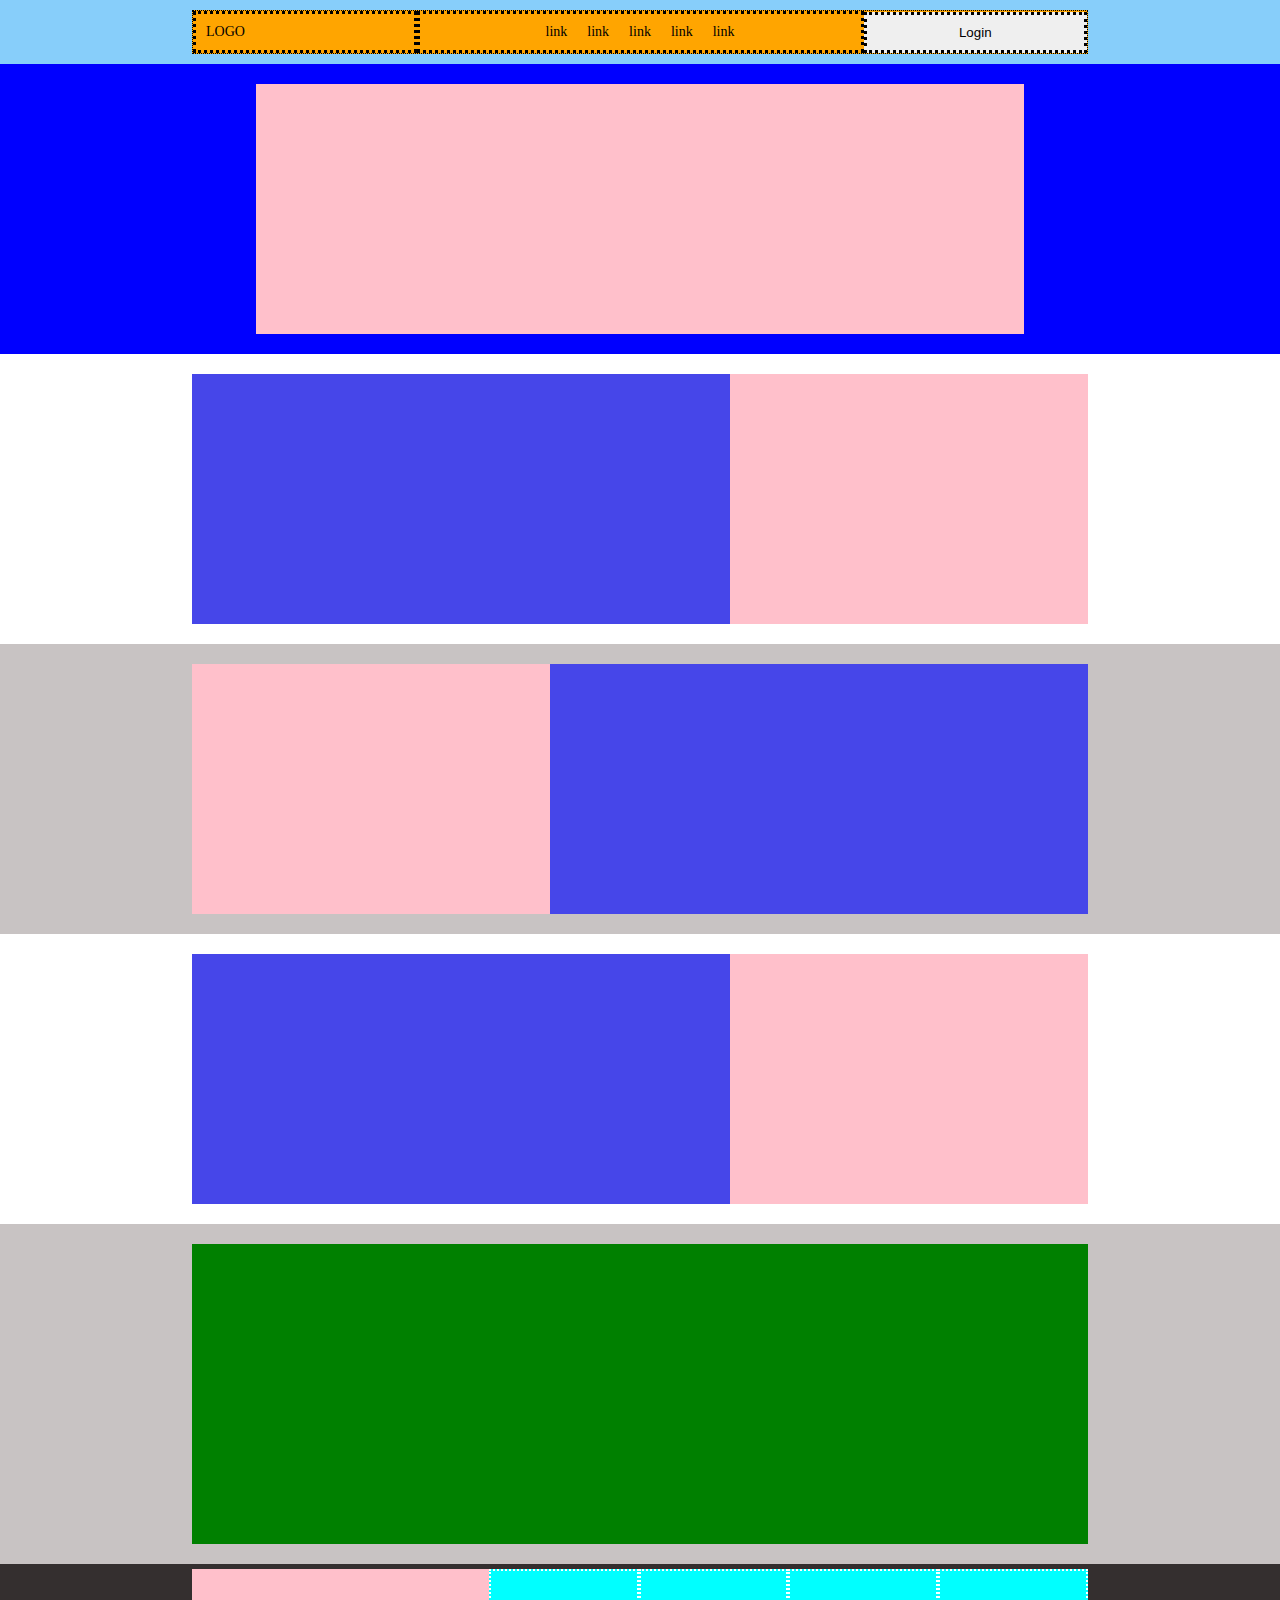
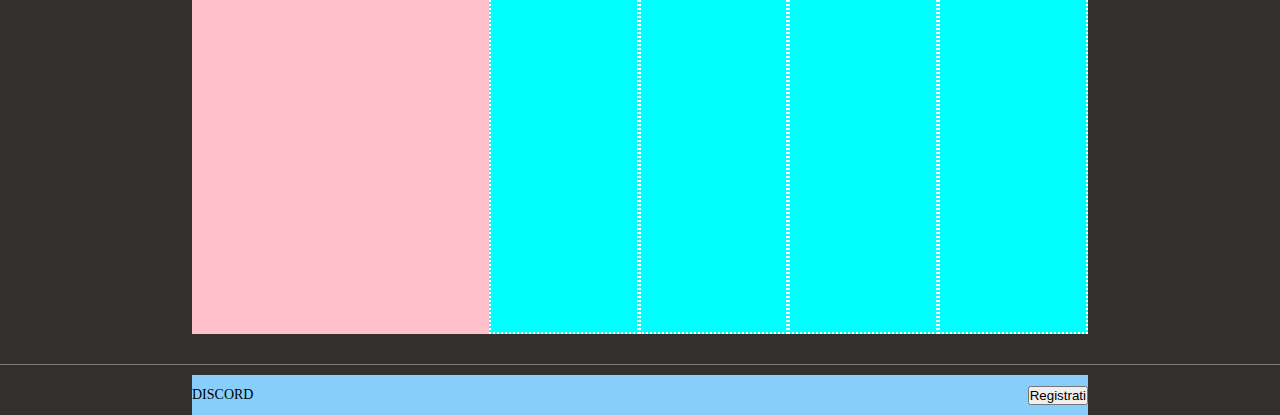
==== index.html @ c442497c "copia repository" ====
<!DOCTYPE html>
<html lang="en">
<head>
    <meta charset="UTF-8">
    <meta name="viewport" content="width=device-width, initial-scale=1.0">
    <link rel="stylesheet" href="css/style.css">
    <title>Discord</title>
</head>
<body>
    <!-- Inizio header -->
    <header>
        <nav>
            <div class="container-nav">
                <div class="logo-nav">
                    LOGO

                </div>
                <ul>
                    <li>link</li>
                    <li>link</li>
                    <li>link</li>
                    <li>link</li>
                    <li>link</li>
                </ul>

                <button>Login</button>

            </div>

        </nav>
        <!-- testo header -->
        <div class="main-header">
            <div class="text-header">

            </div>

        </div>

    </header>

    <!-- inizio main -->
    <main>

        <!-- prima sezione -->
    
        <section class="sezione1">
            <div class="container-section">
                <div class="img-main">
                
                  </div>
                  <div class="text-main">
                    
                  </div>
            </div>
          
        </section>
       <!-- seconda sezione -->
 
        <section class="sezione2">
         <div class="container-section">
            <div id="img-main2">
                
              </div>
              <div class="text-main">
                
              </div>
         </div>
        </section>   
          <!-- terza sezione -->
        <section class="sezione3">
            <div class="container-section">
                <div class="img-main">
                    
                  </div>
                  <div class="text-main">
                    
                  </div>
            </div>
        </section>

          <!-- quarta sezione -->
        <section class="sezione4">
            <div id="container-section4">
              
            </div>
        </section>
    </main>

    <!-- inizio footer -->
    <footer>
        <div class="container-footer">
           <div class="social"></div>
           <div class="list"></div>
           <div class="list"></div>
           <div class="list"></div>
           <div class="list"></div>
        </div>
        <div id="end">
            <div class="container-end">
                <div>
                    DISCORD
                </div>
                <BUtton>Registrati</BUtton>

            </div>

        </div>
    </footer>

    
</body>
</html>
---- css/style.css ----
/* stili generali */
*{
    margin: 0;
    padding: 0;
    box-sizing: border-box;
}

:root{
    font-size: 14px;
}

/* stili nav */

nav{
    background-color: lightskyblue;
    padding: 10px 0;   
}

.container-nav{
    display: flex;
    justify-content: space-between;
    align-items: center;
    width: 70%;
    margin: 0 auto;
    /* DEBUG */
    background-color: orange;
    border: 1px dotted black;
}

.container-nav ul{
    display: flex;
    border: 3px dotted black;
    flex-basis: 50%;
    justify-content: center;
    padding: 10px 10px; 
}

ul li{
    list-style-type: none;
    padding: 0 10px;
}

.container-nav div{
    flex-basis: 25%;
    border: 3px dotted black;
    padding: 10px 10px;
}

.container-nav button{
    flex-basis: 25%;
    border: 3px dotted black;
    padding: 10px 10px;
}

/* stili main-header */

.main-header{
    background-color: blue;
    display: flex;
}

.text-header{
    width: 60%;
    margin: 20px auto;
    padding: 25px 0;
    /* DEBUG */
    min-height: 250px;
    background-color: pink;
}

/* stili main generali*/

section{
    padding: 20px 0;
}

.container-section{
    display: flex;
    justify-content: center;
    width: 70%;
    margin: 0 auto;
}

.img-main{
    flex-basis: 60%;
    /* DEBUG */
    min-height: 250px;
    background-color: rgb(70, 70, 233);
}


.text-main{
    flex-basis: 40%;
    /* DEBUG */
    min-height: 250px;
    background-color:pink;
}


/* stili section specifici */

.sezione2, .sezione4{
    background-color: rgb(200, 195, 195);
}

#img-main2{
    flex-basis: 60%;
    order: 1;
    /* DEBUG */
    min-height: 250px;
    background-color: rgb(70, 70, 233);
}

#container-section4{
    width: 70%;
    margin: 0 auto;
    padding: 25px 0;
    /* DEBUG */
    min-height: 300px;
    background-color: green;
}



/* stili footer */

footer{
    background-color: rgb(52, 47, 47);
}
.container-footer{
    display: flex;
    justify-content: space-between;
    width: 70%;
    margin: 0 auto;
    padding: 5px 0 30px 0;
    min-height: 400px;
}

.social{
    flex-basis: 50%;
    background-color: pink;
}

.list{
    flex-basis: 25%;
    background-color: aqua;
    border: 2px dotted white;
}

#end{
    border-top:1px solid gray;
    padding-top: 10px;
}

.container-end{
    display: flex;
    justify-content: space-between;
    align-items: center;
    background-color:  lightskyblue;
    width: 70%;
    margin: 0 auto;
    min-height: 40px;
}
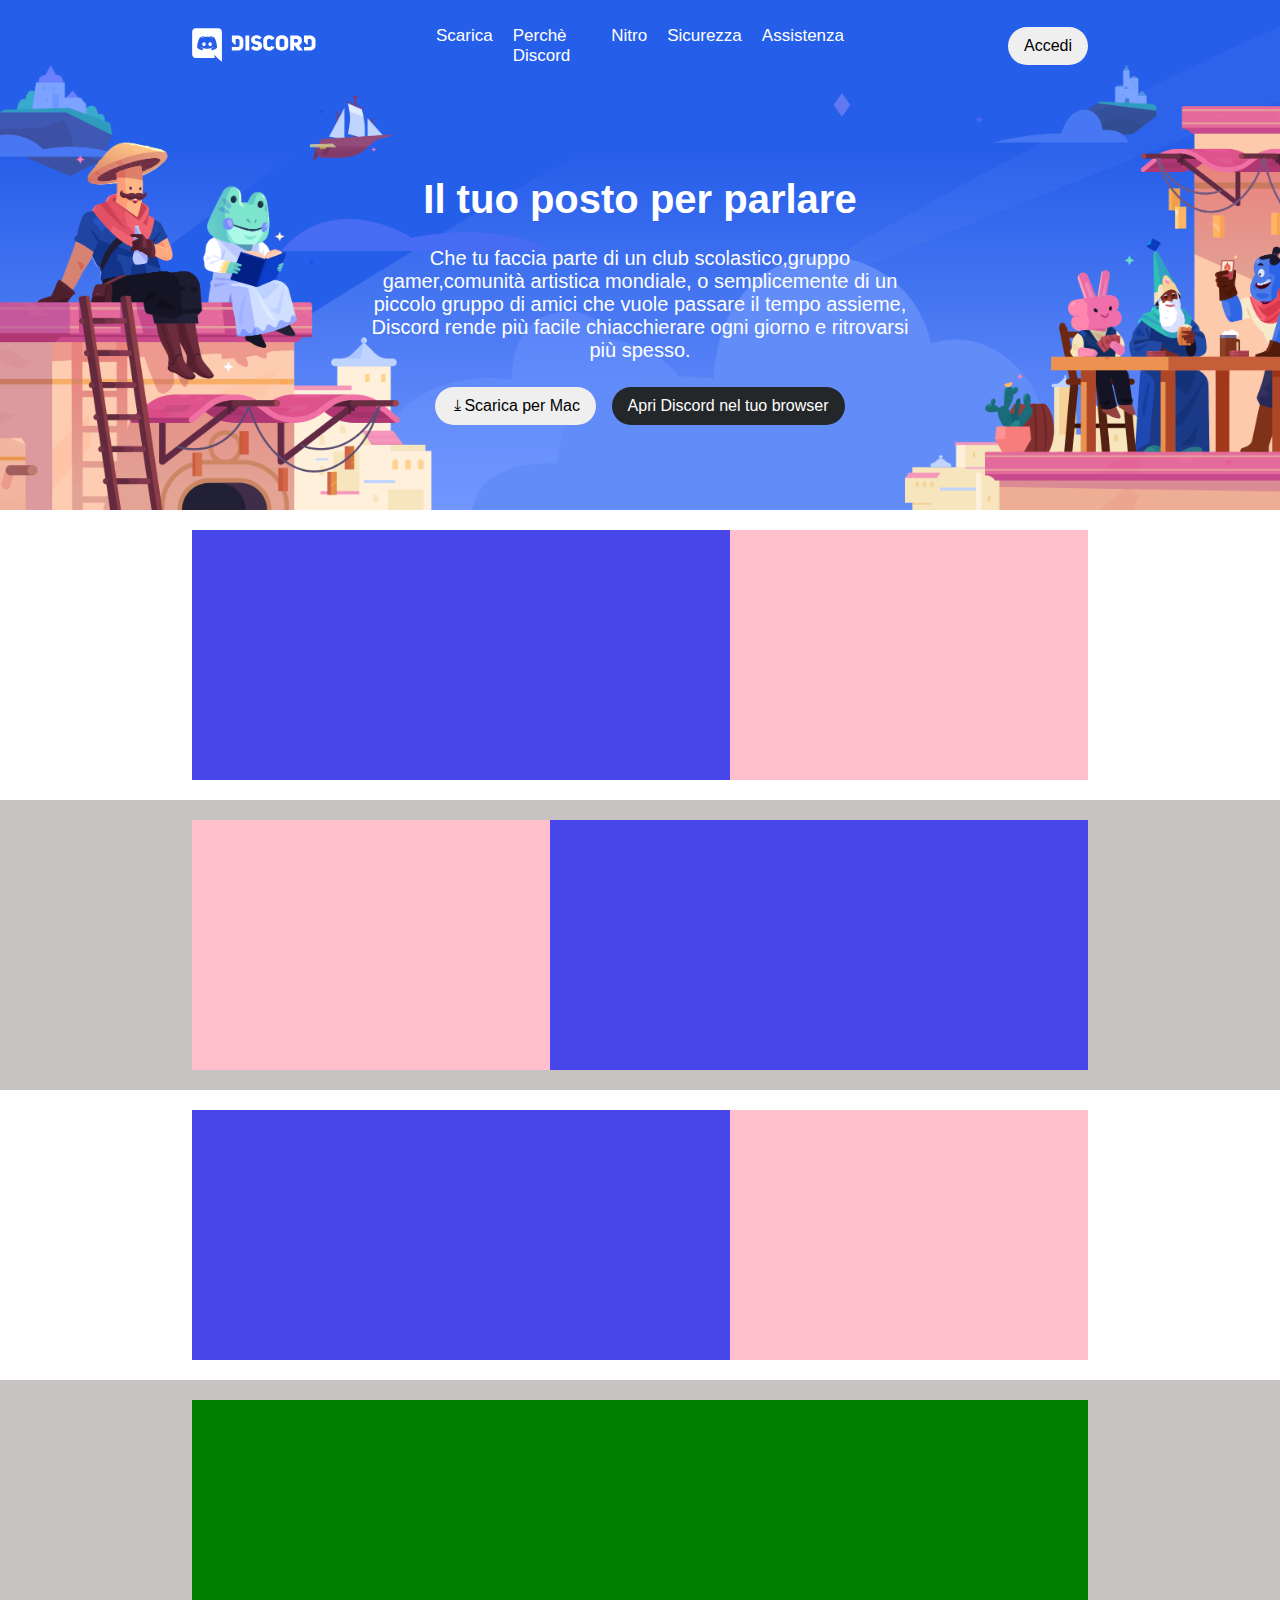
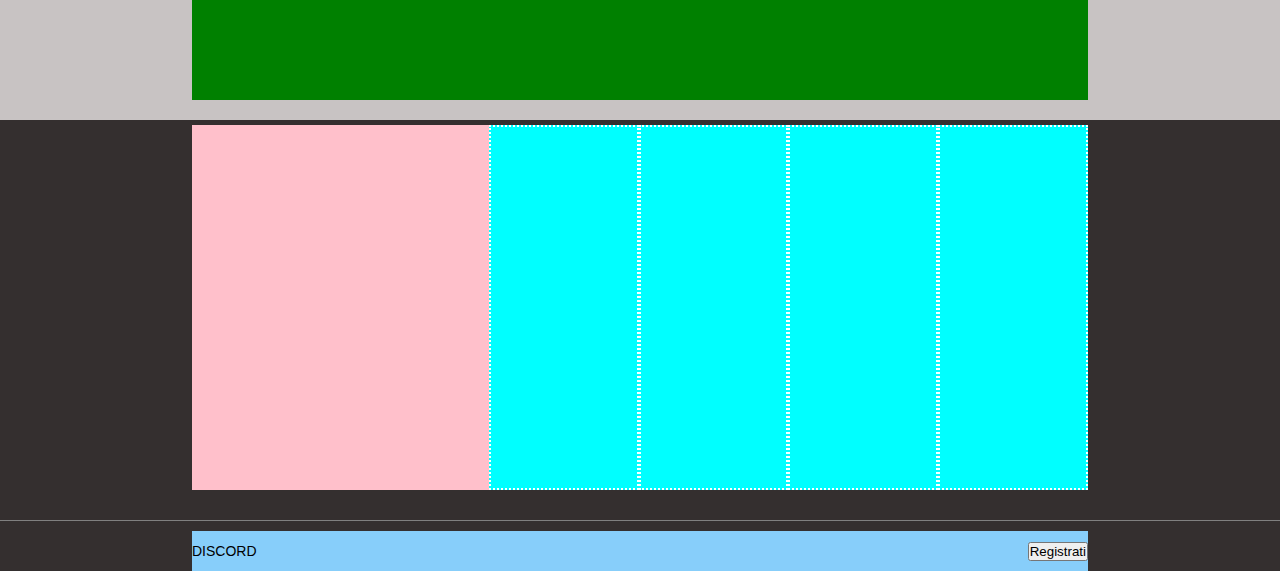
==== commit a0f59db2: "conclusione header" ====
--- a/index.html
+++ b/index.html
@@ -12,18 +12,20 @@
         <nav>
             <div class="container-nav">
                 <div class="logo-nav">
-                    LOGO
+                    <img src="img/logo.svg" alt="logo-discord">
 
                 </div>
                 <ul>
-                    <li>link</li>
-                    <li>link</li>
-                    <li>link</li>
-                    <li>link</li>
-                    <li>link</li>
+                    <li><a class="link-nav" href="#">Scarica</a></li>
+                    <li><a  class="link-nav" href="#">Perchè Discord</a></li>
+                    <li><a class="link-nav"  href="#">Nitro</a></li>
+                    <li><a class="link-nav"  href="#">Sicurezza</a></li>
+                    <li><a class="link-nav"  href="#">Assistenza</a></li>
                 </ul>
-
-                <button>Login</button>
+                <div class="button">
+                    <button>Accedi</button>
+                </div>
+                
 
             </div>
 
@@ -31,8 +33,12 @@
         <!-- testo header -->
         <div class="main-header">
             <div class="text-header">
-
+               <h1>Il tuo posto per parlare</h1>
+               <p>Che tu faccia parte di un club scolastico,gruppo gamer,comunità artistica mondiale, o semplicemente di un piccolo gruppo di amici che vuole passare il tempo assieme, Discord rende più facile chiacchierare ogni giorno e ritrovarsi più spesso.</p>
+               <button class="button-white">Scarica per Mac</button>
+               <button class="button-black">Apri Discord nel tuo browser</button>
             </div>
+          
 
         </div>
 
--- a/css/style.css
+++ b/css/style.css
@@ -7,13 +7,18 @@
 
 :root{
     font-size: 14px;
+    font-family: Helvetica, Arial, sans-serif;
 }
 
 /* stili nav */
+header{
+    background-image:url(../img/jumbo.png);
+    background-size: cover;
+    background-repeat: no-repeat;
+}
 
 nav{
-    background-color: lightskyblue;
-    padding: 10px 0;   
+    padding: 16px 0;   
 }
 
 .container-nav{
@@ -22,14 +27,10 @@
     align-items: center;
     width: 70%;
     margin: 0 auto;
-    /* DEBUG */
-    background-color: orange;
-    border: 1px dotted black;
 }
 
 .container-nav ul{
     display: flex;
-    border: 3px dotted black;
     flex-basis: 50%;
     justify-content: center;
     padding: 10px 10px; 
@@ -40,32 +41,65 @@
     padding: 0 10px;
 }
 
+.link-nav{
+    font-size: 17px;
+    color: white;
+    text-decoration: none;
+}
+
 .container-nav div{
     flex-basis: 25%;
-    border: 3px dotted black;
-    padding: 10px 10px;
 }
 
-.container-nav button{
+.container-nav .button{
     flex-basis: 25%;
-    border: 3px dotted black;
-    padding: 10px 10px;
+    display: flex;
+    justify-content: flex-end;
+}
+
+.button button{
+    border: none;
+    border-radius: 23px;
+    padding: 10px 16px;
+    font-size: 16px;
 }
 
 /* stili main-header */
 
 .main-header{
-    background-color: blue;
-    display: flex;
+    font-size: 20px;
+    display: flex;;
 }
 
 .text-header{
-    width: 60%;
-    margin: 20px auto;
+    width: 43%;
+    margin: 60px auto;
     padding: 25px 0;
+    text-align: center;
+    color: white;
     /* DEBUG */
-    min-height: 250px;
-    background-color: pink;
+}
+
+.text-header p{
+    padding: 25px 0;
+}
+
+.text-header button{
+    border: none;
+    border-radius: 23px;
+    padding: 10px 16px;
+    font-size: 16px;
+    margin: 0 5px;
+}
+
+.button-white::before{
+    content: "\2913";
+    margin: 0 3px;
+}
+
+.button-black{
+    background-color: #23272a;
+    color: white;
 }
 
 /* stili main generali*/
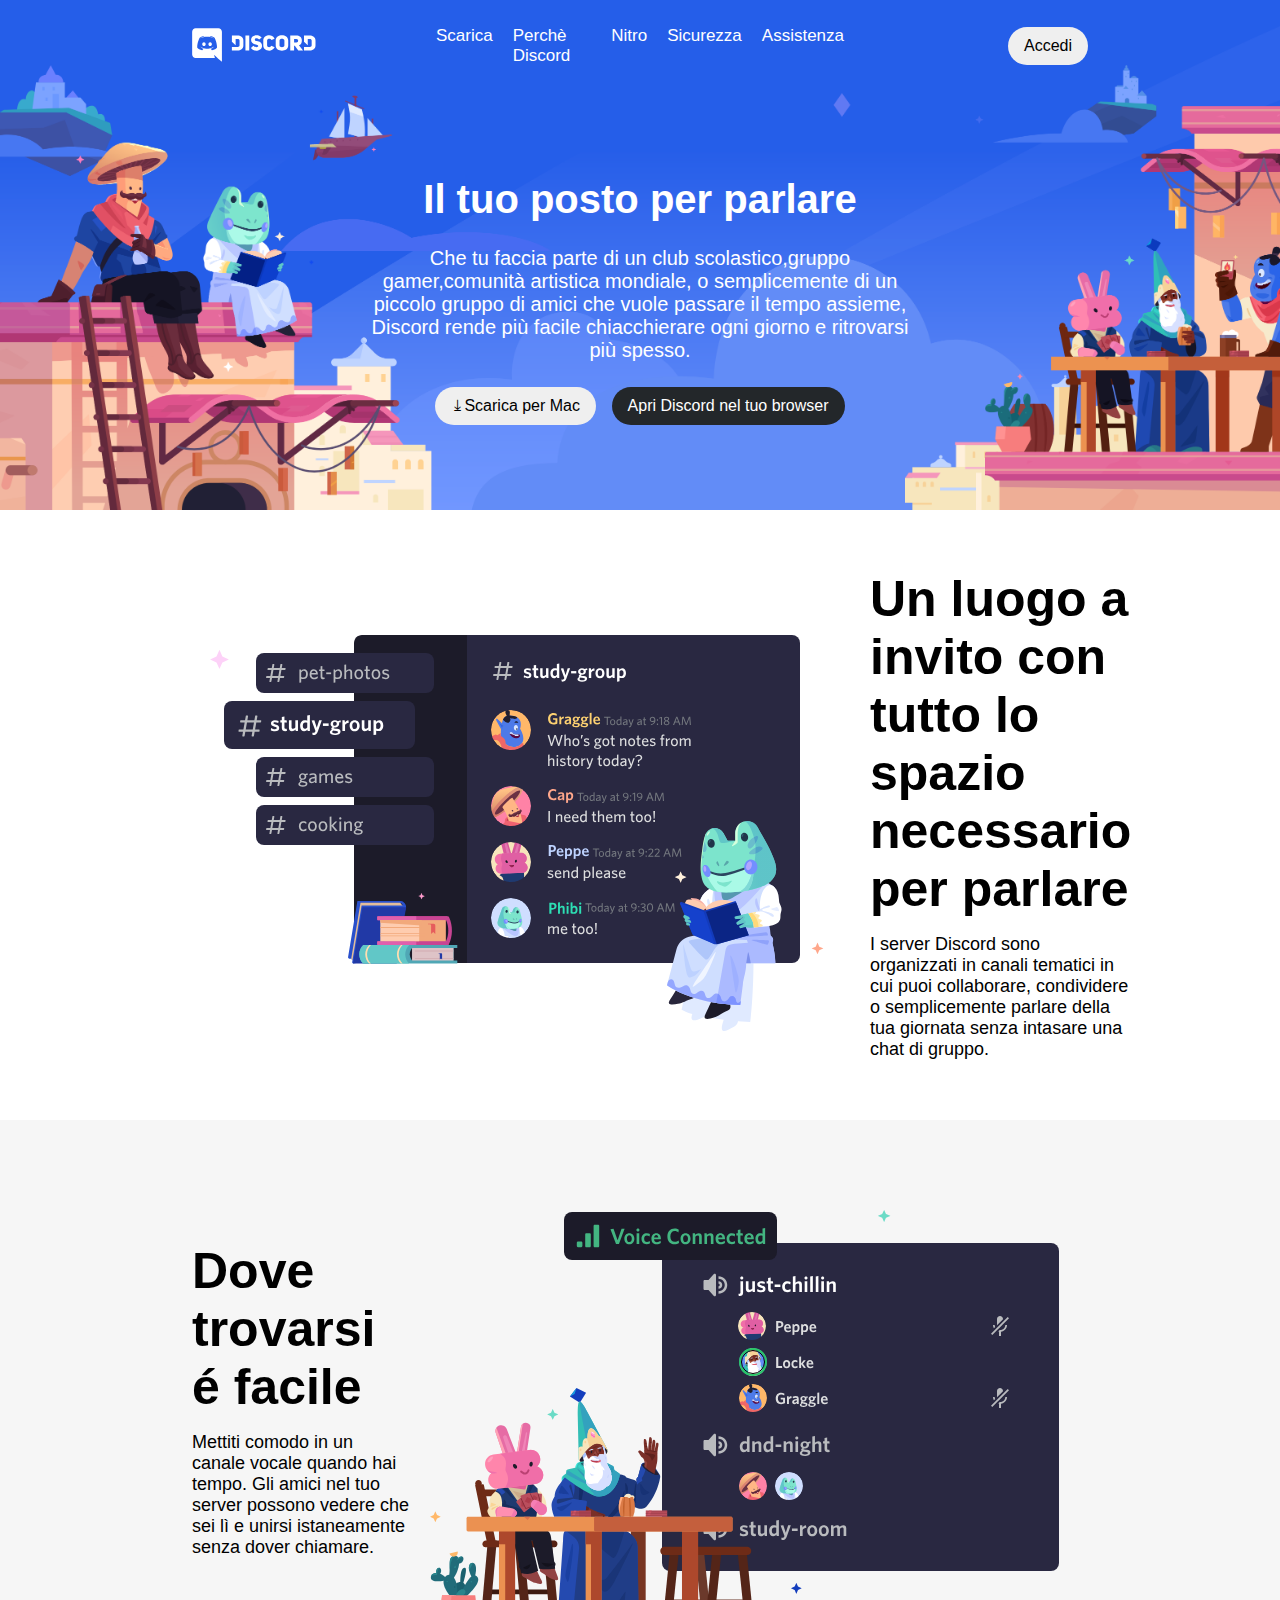
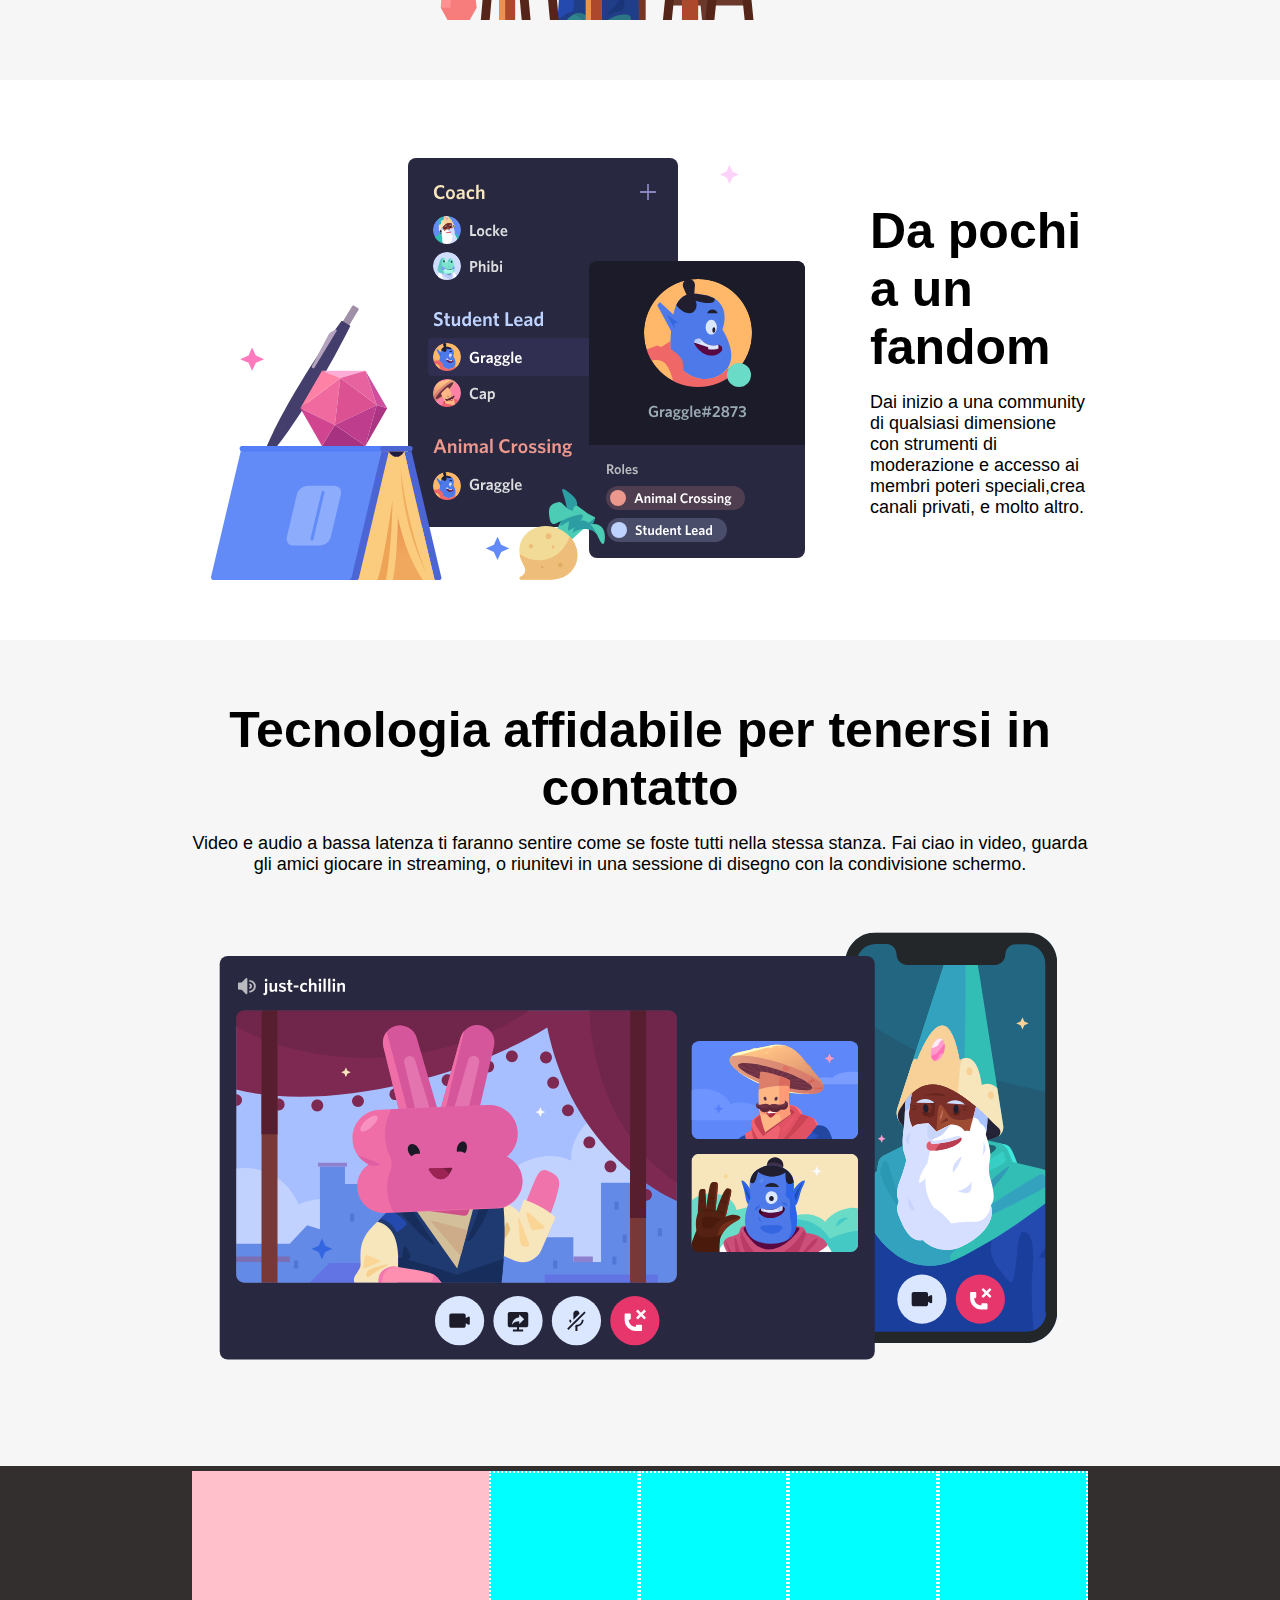
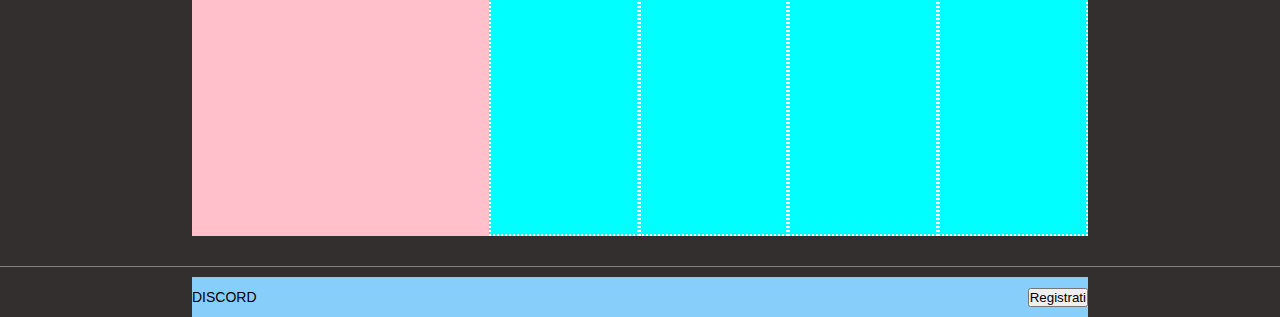
==== commit 0bc9e56e: "conclusione main" ====
--- a/index.html
+++ b/index.html
@@ -51,12 +51,13 @@
     
         <section class="sezione1">
             <div class="container-section">
-                <div class="img-main">
                 
-                  </div>
-                  <div class="text-main">
-                    
-                  </div>
+                <img src="img/item1.svg" alt="item1">
+            
+                <div class="text-main">
+                    <h2>Un luogo a invito con tutto lo spazio necessario per parlare</h2>
+                    <p>I server Discord sono organizzati in canali tematici in cui puoi collaborare, condividere o semplicemente parlare della tua giornata senza intasare una chat di gruppo.</p>
+                </div>
             </div>
           
         </section>
@@ -64,30 +65,35 @@
  
         <section class="sezione2">
          <div class="container-section">
-            <div id="img-main2">
-                
-              </div>
-              <div class="text-main">
-                
-              </div>
+            
+            <img id="img-main2" src="img/item2.svg" alt="item2">
+            
+            <div class="text-main">
+                <h2>Dove trovarsi &eacute facile</h2>
+                <p>Mettiti comodo in un canale vocale quando hai tempo. Gli amici nel tuo server possono vedere che sei lì e unirsi istaneamente senza dover chiamare.</p>
+            </div>
+             
+            </div>
          </div>
         </section>   
           <!-- terza sezione -->
         <section class="sezione3">
             <div class="container-section">
-                <div class="img-main">
-                    
-                  </div>
-                  <div class="text-main">
-                    
-                  </div>
+                <img  src="img/item3.svg" alt="item3">
+            
+                <div class="text-main">
+                    <h2>Da pochi a un fandom</h2>
+                    <p>Dai inizio a una community di qualsiasi dimensione con strumenti di moderazione e accesso ai membri poteri speciali,crea canali privati, e molto altro.</p>
+                </div>  
             </div>
         </section>
 
           <!-- quarta sezione -->
         <section class="sezione4">
             <div id="container-section4">
-              
+                <h2>Tecnologia affidabile per tenersi in contatto</h2>
+                <p>Video e audio a bassa latenza ti faranno sentire come se foste tutti nella stessa stanza. Fai ciao in video, guarda gli amici giocare in streaming, o riunitevi in una sessione di disegno con la condivisione schermo.</p>
+              <img src="img/item4-big.svg" alt="item4">
             </div>
         </section>
     </main>
--- a/css/style.css
+++ b/css/style.css
@@ -77,7 +77,6 @@
     padding: 25px 0;
     text-align: center;
     color: white;
-    /* DEBUG */
 }
 
 .text-header p{
@@ -110,48 +109,55 @@
 
 .container-section{
     display: flex;
+    justify-content: space-between;
+    width: 70%;
+    margin: 40px auto;
+}
+
+.text-main{
+    /* flex-basis: 40%; */
+    display: flex;
+    flex-direction: column;
     justify-content: center;
-    width: 70%;
-    margin: 0 auto;
-}
-
-.img-main{
-    flex-basis: 60%;
-    /* DEBUG */
-    min-height: 250px;
-    background-color: rgb(70, 70, 233);
-}
-
-
-.text-main{
-    flex-basis: 40%;
-    /* DEBUG */
-    min-height: 250px;
-    background-color:pink;
-}
-
-
+}
+
+.text-main h2{
+    font-size: 50px;
+}
+
+.text-main p{
+    padding-top: 16px;
+    font-size: 18px;
+}
+ 
 /* stili section specifici */
 
 .sezione2, .sezione4{
-    background-color: rgb(200, 195, 195);
+    background-color: #f6f6f6;
 }
 
 #img-main2{
     flex-basis: 60%;
     order: 1;
-    /* DEBUG */
-    min-height: 250px;
-    background-color: rgb(70, 70, 233);
 }
 
 #container-section4{
     width: 70%;
     margin: 0 auto;
     padding: 25px 0;
-    /* DEBUG */
-    min-height: 300px;
-    background-color: green;
+    text-align: center;
+}
+
+#container-section4 img{
+    width: 100%;
+}
+
+#container-section4 h2{
+    padding: 16px 0;
+    font-size: 50px;
+}
+#container-section4 p{
+    font-size: 18px;
 }
 
 
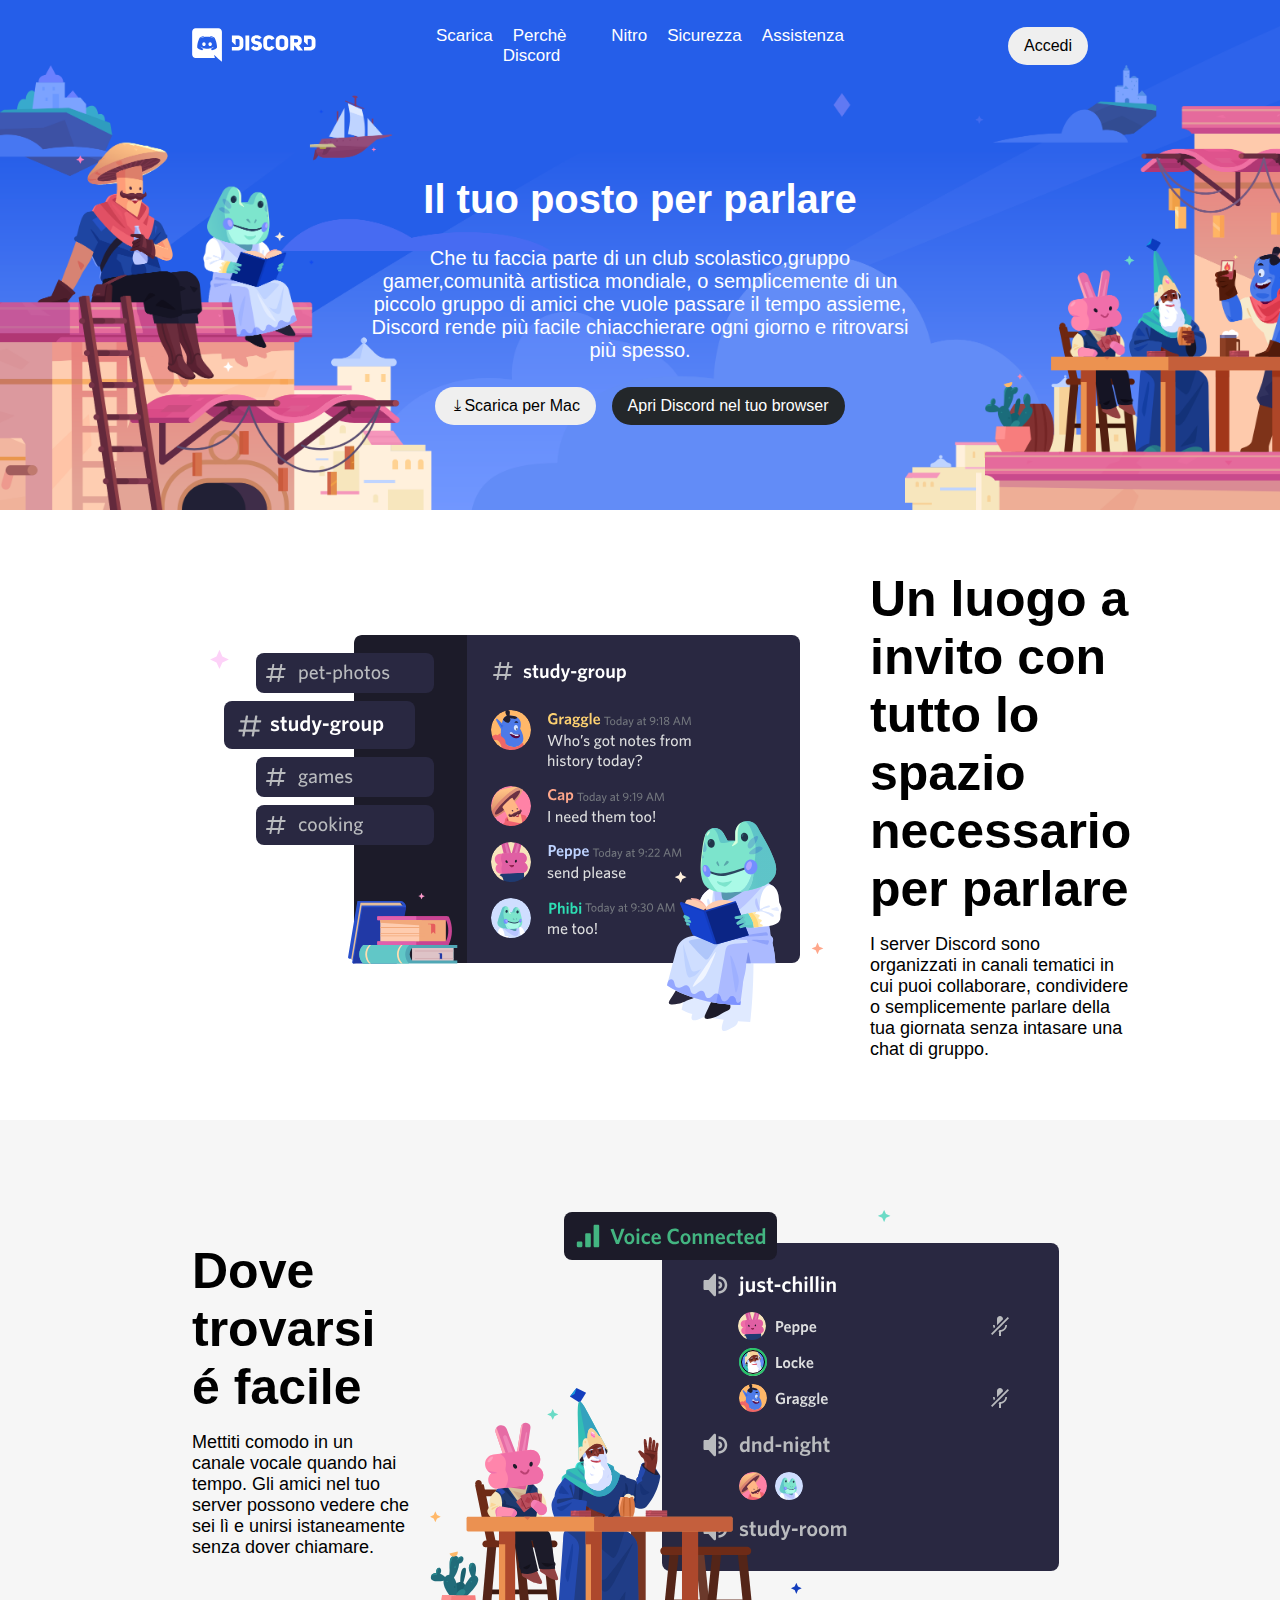
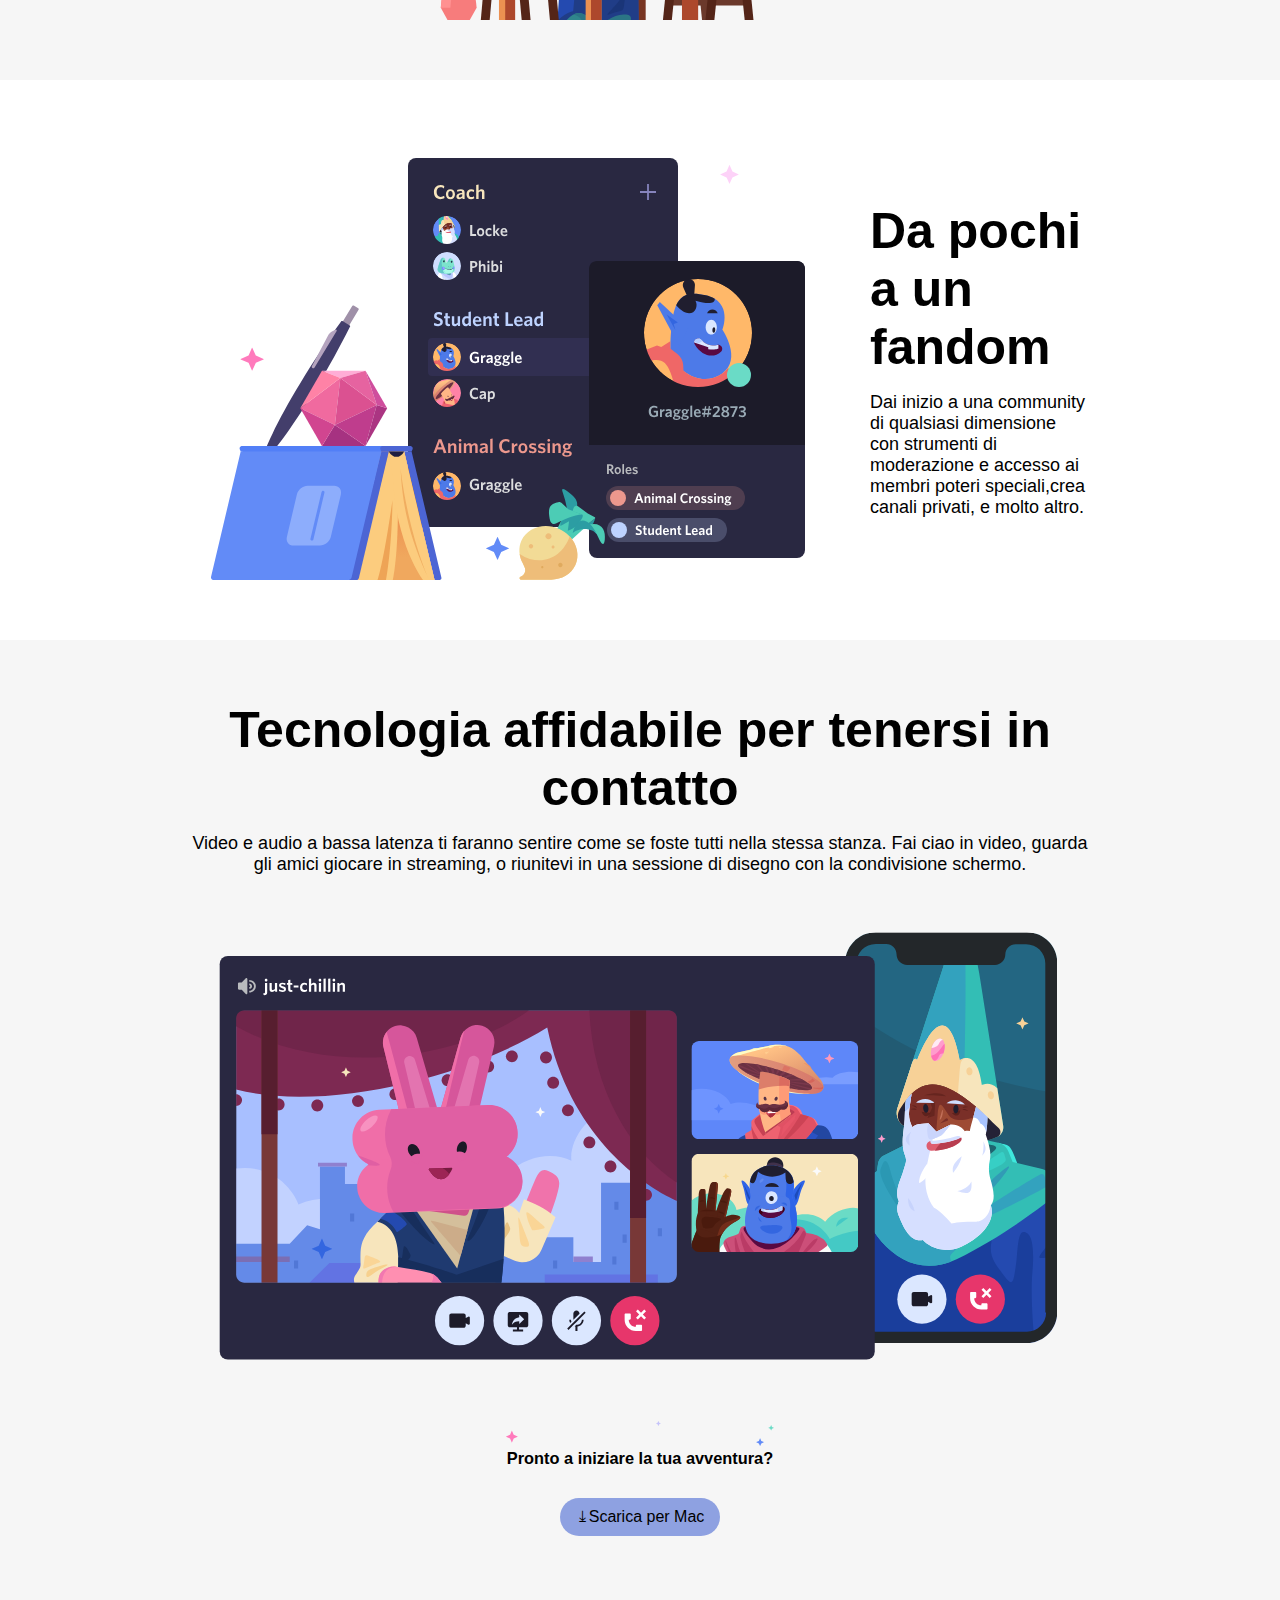
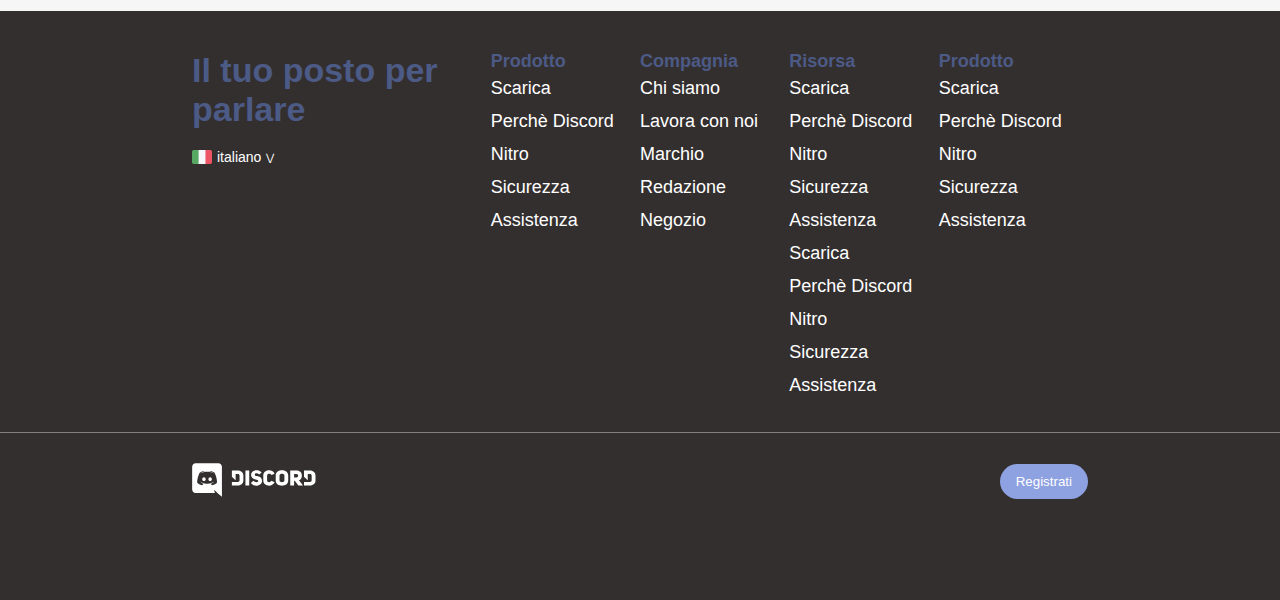
==== commit a205abfd: "conclusione esercizio" ====
--- a/index.html
+++ b/index.html
@@ -3,6 +3,7 @@
 <head>
     <meta charset="UTF-8">
     <meta name="viewport" content="width=device-width, initial-scale=1.0">
+    <link rel="stylesheet" href="https://cdnjs.cloudflare.com/ajax/libs/font-awesome/6.4.2/css/all.min.css" integrity="sha512-z3gLpd7yknf1YoNbCzqRKc4qyor8gaKU1qmn+CShxbuBusANI9QpRohGBreCFkKxLhei6S9CQXFEbbKuqLg0DA==" crossorigin="anonymous" referrerpolicy="no-referrer" />
     <link rel="stylesheet" href="css/style.css">
     <title>Discord</title>
 </head>
@@ -93,7 +94,10 @@
             <div id="container-section4">
                 <h2>Tecnologia affidabile per tenersi in contatto</h2>
                 <p>Video e audio a bassa latenza ti faranno sentire come se foste tutti nella stessa stanza. Fai ciao in video, guarda gli amici giocare in streaming, o riunitevi in una sessione di disegno con la condivisione schermo.</p>
-              <img src="img/item4-big.svg" alt="item4">
+              <img id="big-img" src="img/item4-big.svg" alt="item4">
+              <img id="stars-img" src="img/stars.svg" alt="">
+              <h3>Pronto a iniziare la tua avventura?</h3>
+              <button>Scarica per Mac</button>
             </div>
         </section>
     </main>
@@ -101,16 +105,74 @@
     <!-- inizio footer -->
     <footer>
         <div class="container-footer">
-           <div class="social"></div>
-           <div class="list"></div>
-           <div class="list"></div>
-           <div class="list"></div>
-           <div class="list"></div>
+           <div class="social">
+            <h2>Il tuo posto per parlare</h2>
+            <div class="paese">
+                <img src="img/ita.png" alt="italia">
+                <span>italiano </span>
+            </div>
+            <div id="social-icons">
+                <i class="fa-brands fa-twitter"></i>
+                <i class="fa-brands fa-instagram"></i>
+                <i class="fa-brands fa-facebook"></i>
+                <i class="fa-brands fa-youtube"></i> 
+            </div>
+
+           </div>
+           <div class="list">
+            <ul>
+                <h4>Prodotto</h4>
+                <li class="link-footer"><a  href="#">Scarica</a></li>
+                <li class="link-footer"><a href="#">Perchè Discord</a></li>
+                <li class="link-footer"><a href="#">Nitro</a></li>
+                <li class="link-footer"><a href="#">Sicurezza</a></li>
+                <li class="link-footer"><a  href="#">Assistenza</a></li>
+
+            </ul>
+           </div>
+           <div class="list">
+            <ul>
+                <h4>Compagnia</h4>
+                <li class="link-footer"><a  href="#">Chi siamo</a></li>
+                <li class="link-footer"><a href="#">Lavora con noi</a></li>
+                <li class="link-footer"><a href="#">Marchio</a></li>
+                <li class="link-footer"><a href="#">Redazione</a></li>
+                <li class="link-footer"><a  href="#">Negozio</a></li>
+
+            </ul>
+           </div>
+           <div class="list">
+            <ul>
+                <h4>Risorsa</h4>
+                <li class="link-footer"><a  href="#">Scarica</a></li>
+                <li class="link-footer"><a href="#">Perchè Discord</a></li>
+                <li class="link-footer"><a href="#">Nitro</a></li>
+                <li class="link-footer"><a href="#">Sicurezza</a></li>
+                <li class="link-footer"><a  href="#">Assistenza</a></li>
+                <li class="link-footer"><a  href="#">Scarica</a></li>
+                <li class="link-footer"><a href="#">Perchè Discord</a></li>
+                <li class="link-footer"><a href="#">Nitro</a></li>
+                <li class="link-footer"><a href="#">Sicurezza</a></li>
+                <li class="link-footer"><a  href="#">Assistenza</a></li>
+
+            </ul>
+           </div>
+           <div class="list">
+            <ul>
+                <h4>Prodotto</h4>
+                <li class="link-footer"><a  href="#">Scarica</a></li>
+                <li class="link-footer"><a href="#">Perchè Discord</a></li>
+                <li class="link-footer"><a href="#">Nitro</a></li>
+                <li class="link-footer"><a href="#">Sicurezza</a></li>
+                <li class="link-footer"><a  href="#">Assistenza</a></li>
+
+            </ul>
+           </div>
         </div>
         <div id="end">
             <div class="container-end">
                 <div>
-                    DISCORD
+                    <img src="img/logo.svg" alt="logo-discord">
                 </div>
                 <BUtton>Registrati</BUtton>
 
--- a/css/style.css
+++ b/css/style.css
@@ -14,7 +14,7 @@
 header{
     background-image:url(../img/jumbo.png);
     background-size: cover;
-    background-repeat: no-repeat;
+    background-repeat: repeat;
 }
 
 nav{
@@ -38,13 +38,13 @@
 
 ul li{
     list-style-type: none;
-    padding: 0 10px;
 }
 
 .link-nav{
     font-size: 17px;
     color: white;
     text-decoration: none;
+    padding: 0 10px;
 }
 
 .container-nav div{
@@ -148,10 +148,9 @@
     text-align: center;
 }
 
-#container-section4 img{
+#big-img{
     width: 100%;
 }
-
 #container-section4 h2{
     padding: 16px 0;
     font-size: 50px;
@@ -160,6 +159,24 @@
     font-size: 18px;
 }
 
+#stars-img{
+   width: 30%;
+}
+
+#container-section4 button{
+    border: none;
+    border-radius: 23px;
+    padding: 10px 16px;
+    font-size: 16px;
+    background-color: #8ea1e1;
+    margin: 30px 0;
+}
+
+#container-section4 button::before{
+    content: "\2913";
+    margin: 0 3px;
+}
+
 
 
 /* stili footer */
@@ -172,33 +189,84 @@
     justify-content: space-between;
     width: 70%;
     margin: 0 auto;
-    padding: 5px 0 30px 0;
+    padding: 40px 0 30px 0;
     min-height: 400px;
+}
+.social h2{
+    font-size: 34px;
+    color: #4c5a86;
 }
 
 .social{
     flex-basis: 50%;
-    background-color: pink;
+}
+
+.paese{
+    display: flex;
+    align-items: center;
+    padding: 20px 0;
+    color: white;
+
+}
+
+.paese::after{
+    content: "\22C1";
+    font-size: 10px;
+    padding-left: 5px;
+}
+
+.paese img{
+    width: 20px;
+    margin-right: 5px;
+}
+
+#social-icons{
+    color: white;
+}
+
+#social-icons i{
+    padding-right: 10px;
 }
 
 .list{
     flex-basis: 25%;
-    background-color: aqua;
-    border: 2px dotted white;
+}
+
+.list ul{
+    font-size: 18px;
+    color:  #4c5a86;
+}
+
+.link-footer{
+    padding: 6px 0;
+}
+
+.link-footer a{
+    text-decoration: none;
+    list-style-type: none;
+    color: white;
 }
 
 #end{
     border-top:1px solid gray;
-    padding-top: 10px;
+    padding-top: 30px;
+    padding-bottom: 100px;
 }
 
 .container-end{
     display: flex;
     justify-content: space-between;
     align-items: center;
-    background-color:  lightskyblue;
-    width: 70%;
-    margin: 0 auto;
-    min-height: 40px;
-}
-
+    width: 70%;
+    margin: 0 auto;
+}
+
+.container-end button{
+    color: white;
+    border: none;
+    border-radius: 23px;
+    padding: 10px 16px;
+    background-color: #8ea1e1;
+
+}
+
